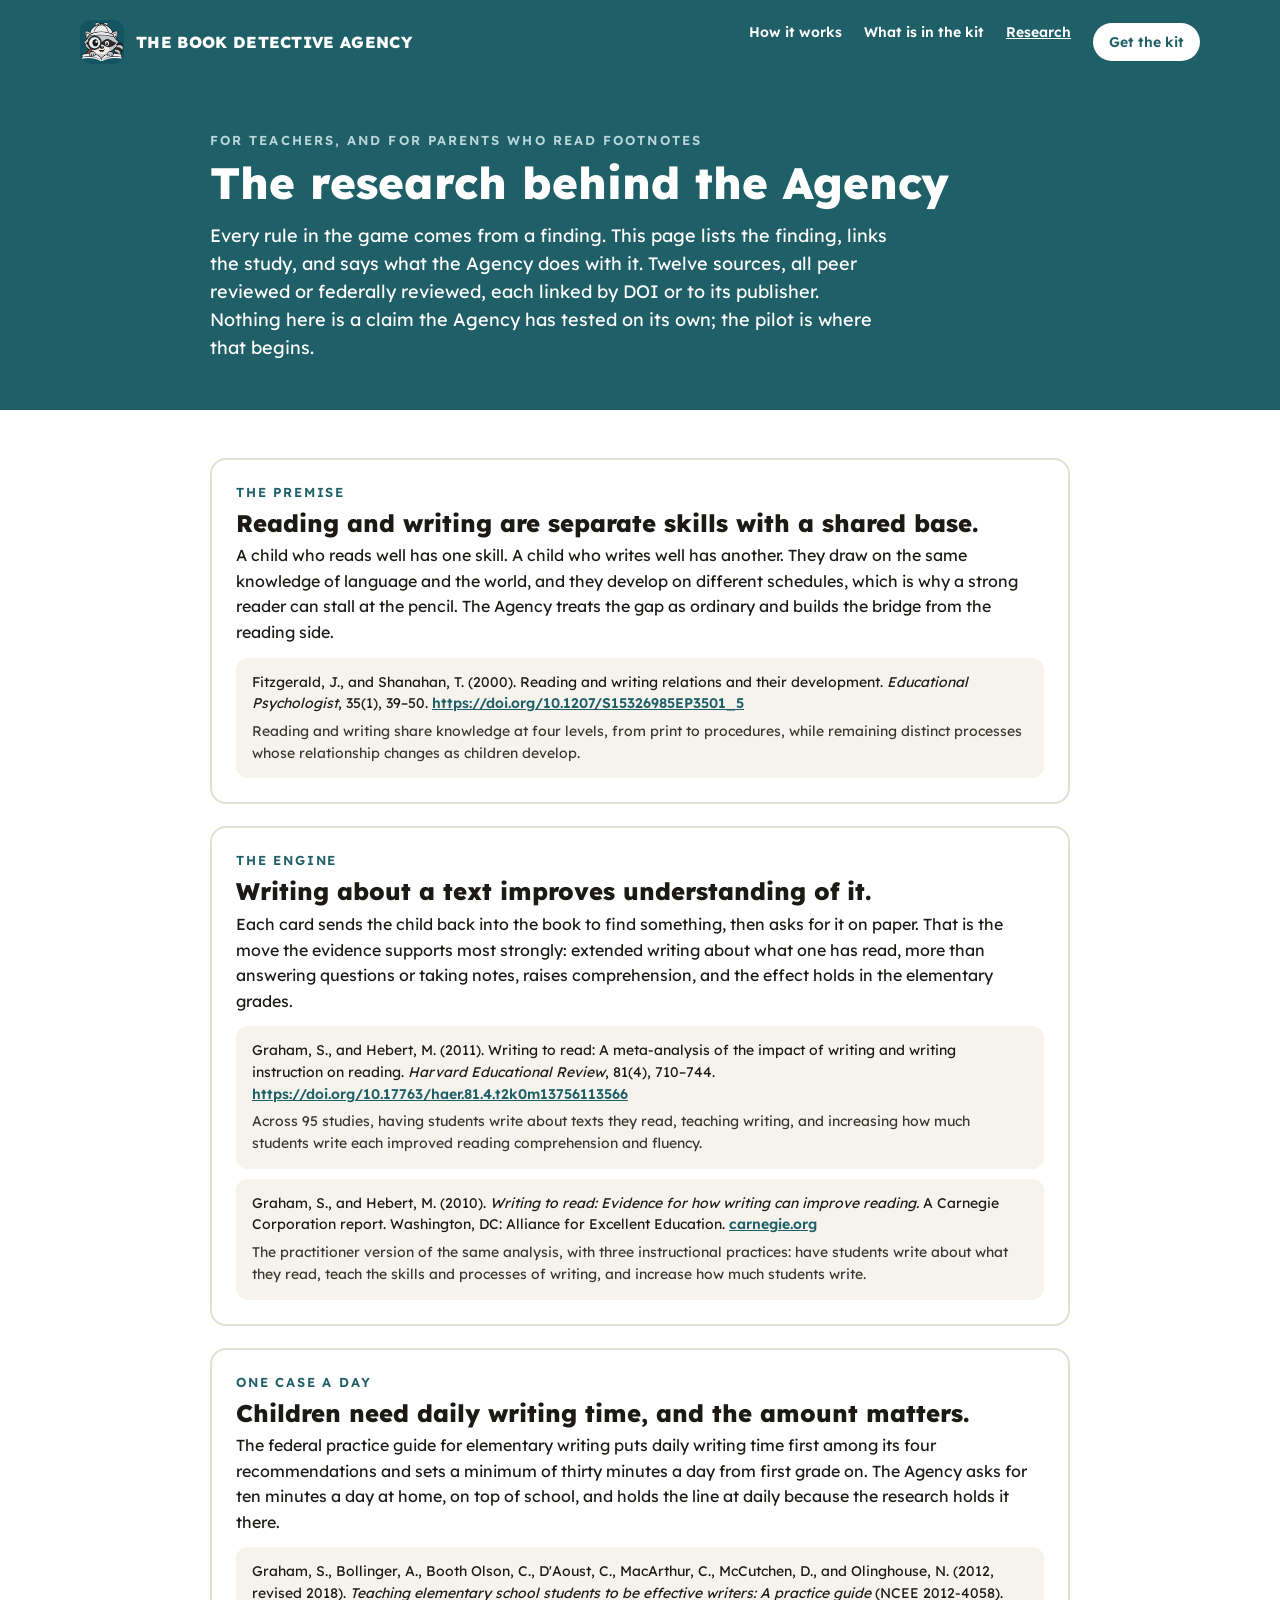
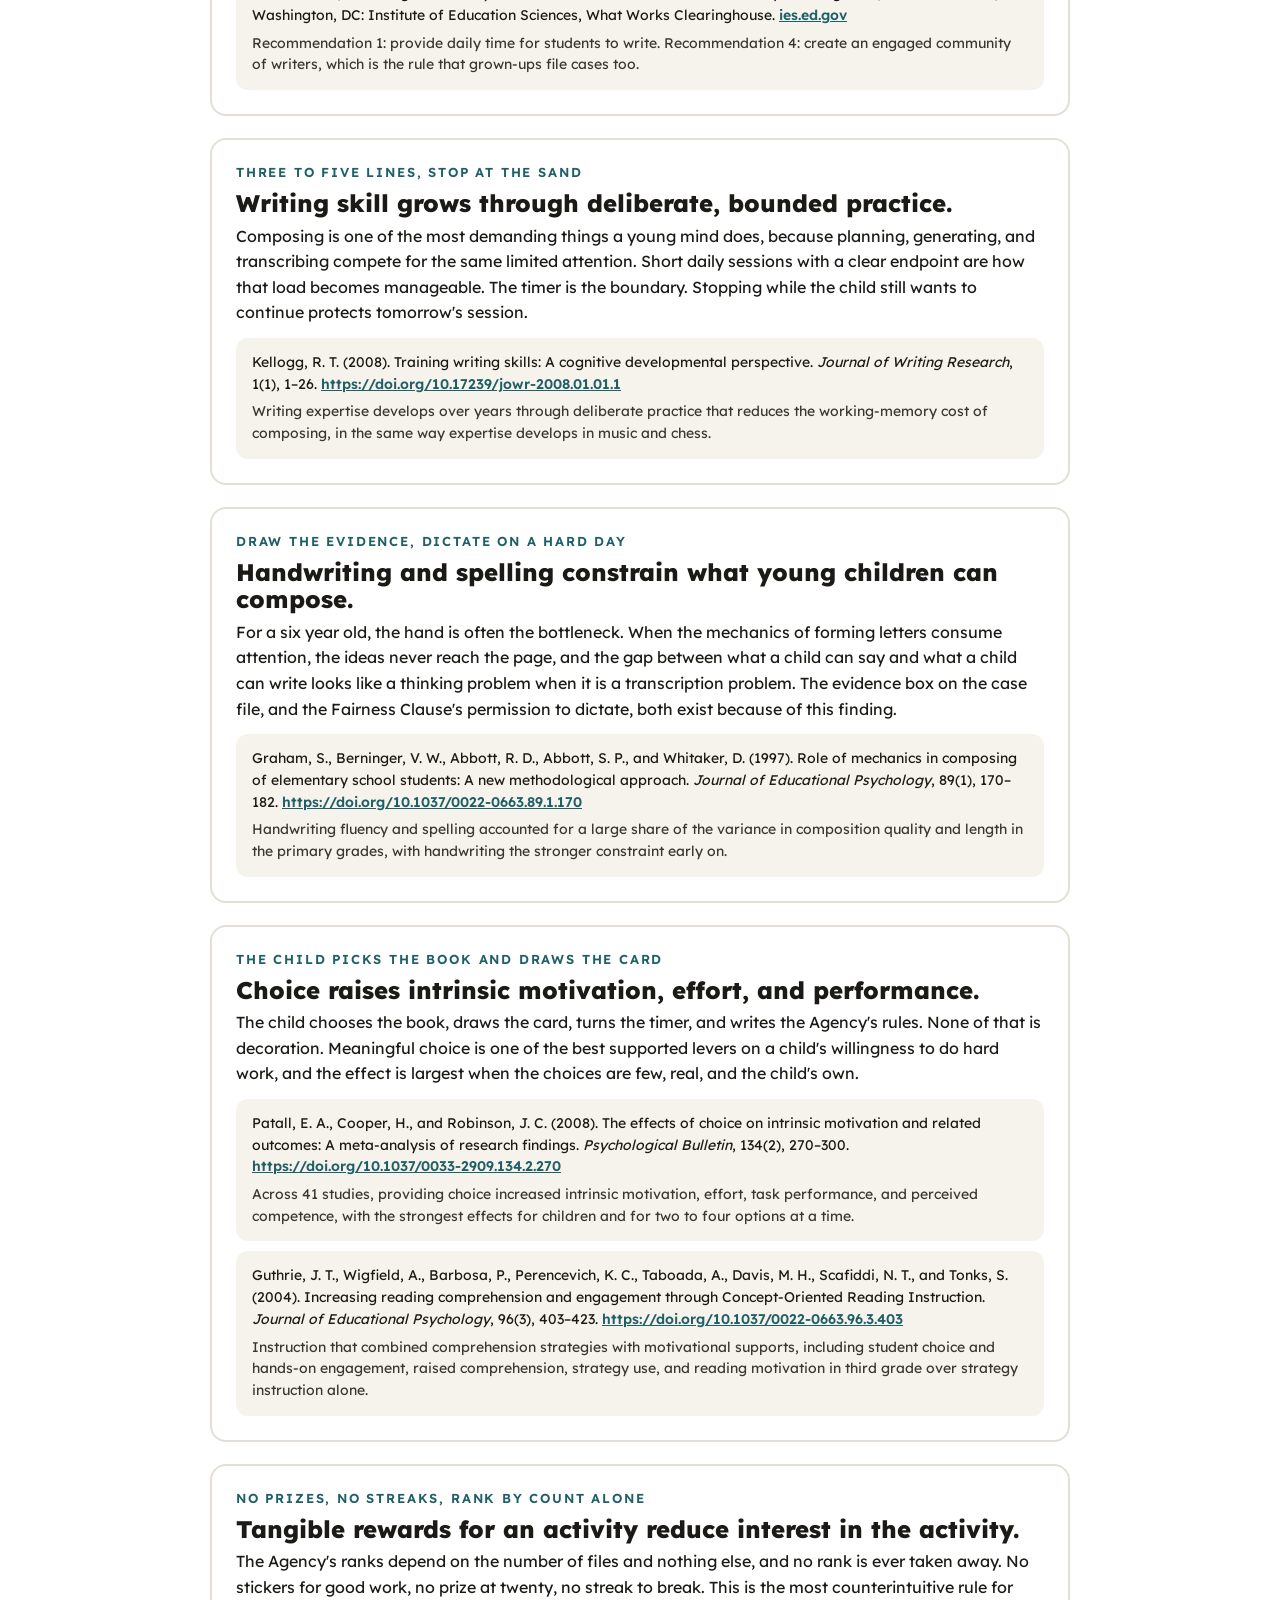
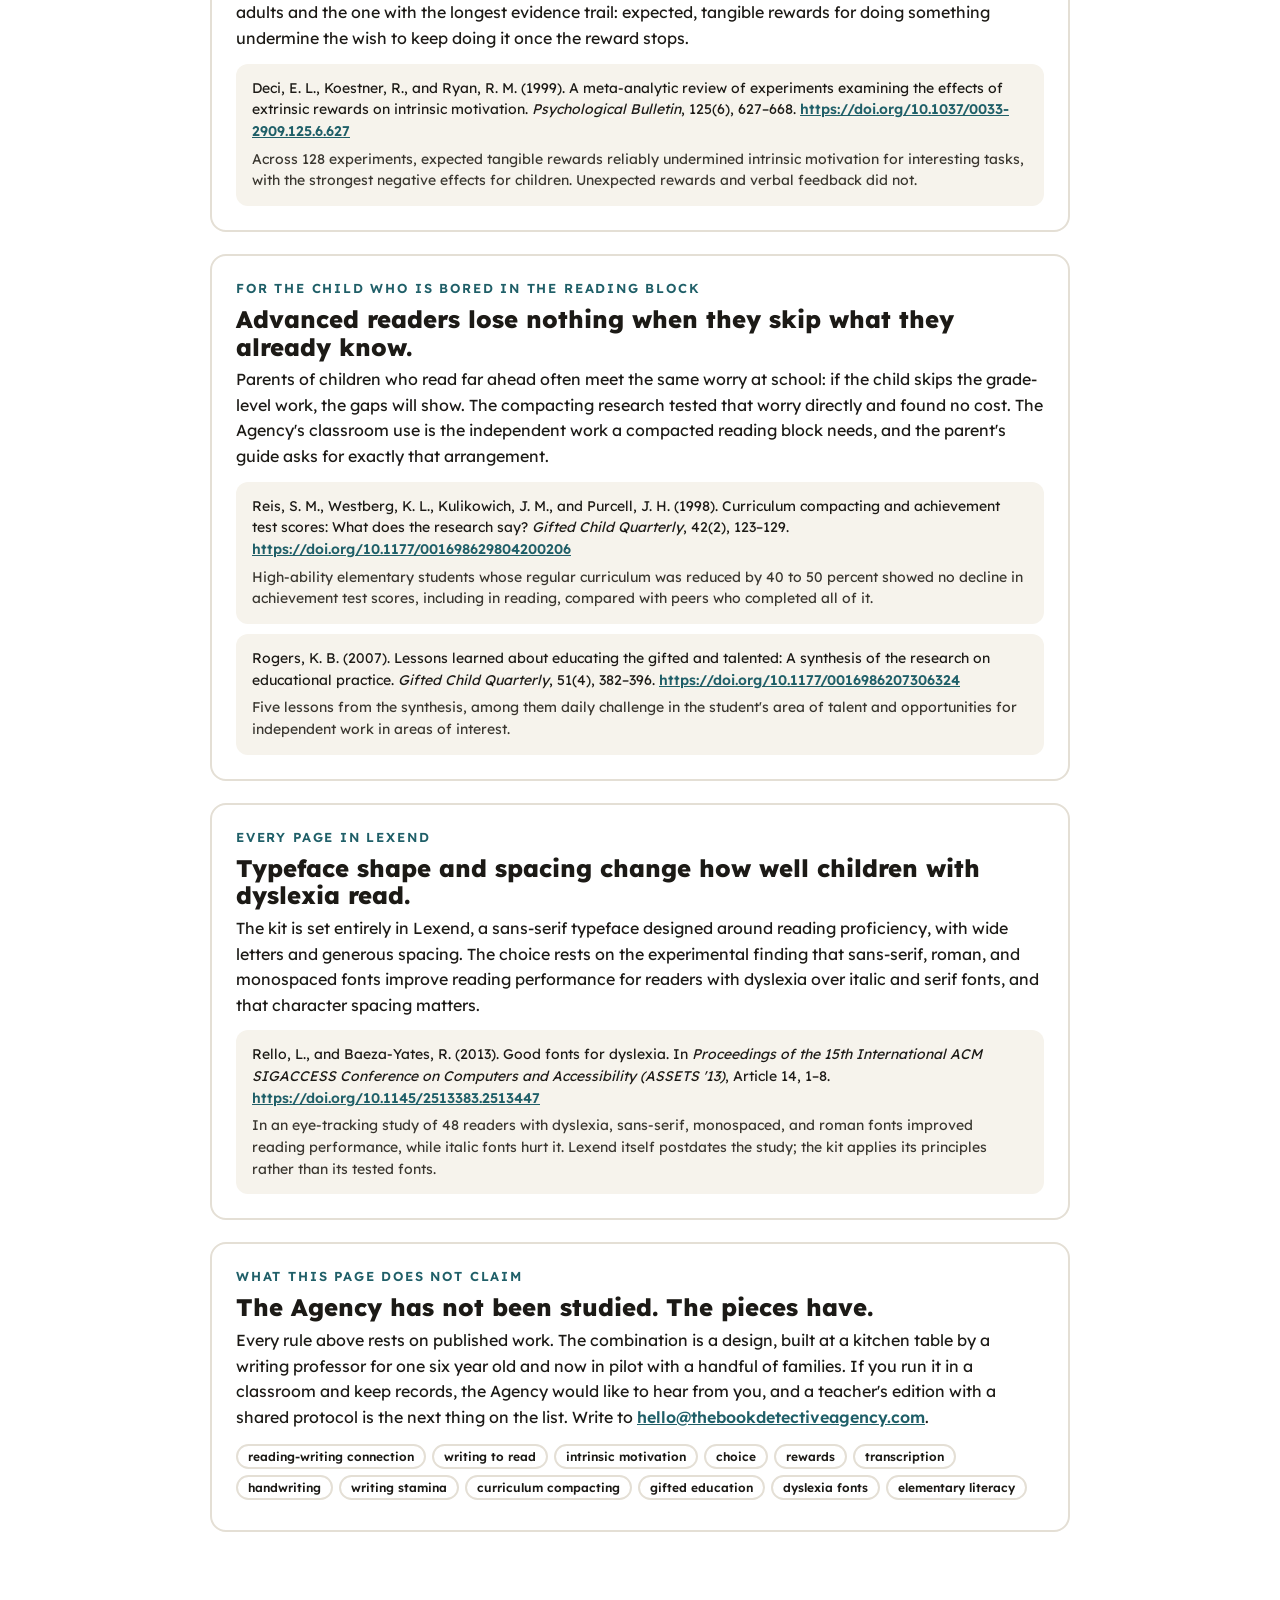
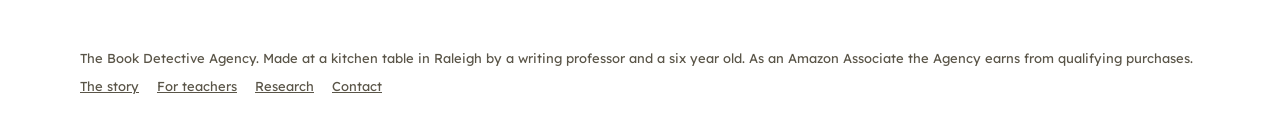
==== research.html @ af4cb87b "Add files via upload" ====
<!doctype html>
<html lang="en">
<head>
<meta charset="utf-8">
<meta name="viewport" content="width=device-width, initial-scale=1">
<title>The research behind the Agency, The Book Detective Agency</title>
<meta name="description" content="The peer reviewed research behind The Book Detective Agency: reading-writing relations, writing to read, choice and intrinsic motivation, rewards, transcription and composing, daily writing time, curriculum compacting, and fonts for dyslexia. Every citation linked by DOI.">
<link rel="canonical" href="https://thebookdetectiveagency.com/research.html">
<meta property="og:title" content="The research behind the Agency">
<meta property="og:description" content="Twelve studies, each linked, each mapped to a rule of the game.">
<meta property="og:url" content="https://thebookdetectiveagency.com/research.html">
<meta property="og:image" content="https://thebookdetectiveagency.com/assets/og-image.png">
<link rel="icon" type="image/png" href="assets/icon-teal.png">
<link rel="preconnect" href="https://fonts.googleapis.com">
<link rel="preconnect" href="https://fonts.gstatic.com" crossorigin>
<link rel="stylesheet" href="https://fonts.googleapis.com/css2?family=Lexend:wght@400;500;600;800&display=swap">
<link rel="stylesheet" href="styles.css">
<style>
.wrap{max-width:860px;margin:0 auto;padding:0 24px}
.claim{border:2px solid var(--rule);border-radius:16px;padding:24px;margin:0 0 22px}
.claim h2{margin:0 0 6px;font-size:24px;line-height:1.15;font-weight:800}
.claim .rule{font-size:13px;font-weight:600;letter-spacing:.14em;color:var(--teal);margin-bottom:10px}
.claim p{margin:0 0 12px;font-size:16px;line-height:1.6}
.cite{background:var(--cream);border-radius:12px;padding:14px 16px;font-size:14px;line-height:1.55;margin:10px 0 0}
.cite a{color:var(--teal);font-weight:600;word-break:break-word}
.cite .finding{display:block;margin-top:6px;color:#3A3730}
.tag{display:inline-block;background:#FFFFFF;border:2px solid var(--rule);border-radius:999px;padding:3px 10px;font-size:12px;font-weight:600;margin:0 6px 6px 0}
</style>
</head>
<body>

  <header style="background: #1F5F68; color: #FFFFFF">
    <div style="max-width: 1120px; margin: 0 auto; padding: 20px 24px; display: flex; justify-content: space-between; align-items: center; gap: 16px; flex-wrap: wrap">
      <a href="index.html" style="display: flex; align-items: center; gap: 12px; color: #FFFFFF; text-decoration: none">
        <img src="assets/icon-teal.png" alt="" style="width: 44px; height: 44px; border-radius: 10px">
        <span style="font-size: 16px; font-weight: 800; letter-spacing: 0.02em">THE BOOK DETECTIVE AGENCY</span>
      </a>
      <nav style="display: flex; gap: 22px; flex-wrap: wrap; font-size: 14px; font-weight: 600">
        <a href="index.html#how" style="color: #FFFFFF; text-decoration: none">How it works</a>
        <a href="index.html#kit" style="color: #FFFFFF; text-decoration: none">What is in the kit</a>
        <a href="research.html" style="color: #FFFFFF; text-decoration: underline">Research</a>
        <a href="index.html#buy" style="color: #1F5F68; background: #FFFFFF; text-decoration: none; padding: 10px 16px; border-radius: 999px">Get the kit</a>
      </nav>
    </div>
  </header>

  <section style="background: #1F5F68; color: #FFFFFF">
    <div class="wrap" style="padding-top: 48px; padding-bottom: 48px">
      <div style="font-size: 13px; font-weight: 600; letter-spacing: 0.16em; color: #B9D6DA; margin-bottom: 12px">FOR TEACHERS, AND FOR PARENTS WHO READ FOOTNOTES</div>
      <h1 style="margin: 0 0 16px; font-size: 44px; line-height: 1.05; font-weight: 800; text-wrap: balance">The research behind the Agency</h1>
      <p style="margin: 0; font-size: 18px; line-height: 1.55; max-width: 680px; text-wrap: pretty">Every rule in the game comes from a finding. This page lists the finding, links the study, and says what the Agency does with it. Twelve sources, all peer reviewed or federally reviewed, each linked by DOI or to its publisher. Nothing here is a claim the Agency has tested on its own; the pilot is where that begins.</p>
    </div>
  </section>

  <main class="wrap" style="padding-top: 48px; padding-bottom: 64px">

    <div class="claim" id="reading-writing">
      <div class="rule">THE PREMISE</div>
      <h2>Reading and writing are separate skills with a shared base.</h2>
      <p>A child who reads well has one skill. A child who writes well has another. They draw on the same knowledge of language and the world, and they develop on different schedules, which is why a strong reader can stall at the pencil. The Agency treats the gap as ordinary and builds the bridge from the reading side.</p>
      <div class="cite">Fitzgerald, J., and Shanahan, T. (2000). Reading and writing relations and their development. <em>Educational Psychologist</em>, 35(1), 39–50. <a href="https://doi.org/10.1207/S15326985EP3501_5">https://doi.org/10.1207/S15326985EP3501_5</a><span class="finding">Reading and writing share knowledge at four levels, from print to procedures, while remaining distinct processes whose relationship changes as children develop.</span></div>
    </div>

    <div class="claim" id="writing-to-read">
      <div class="rule">THE ENGINE</div>
      <h2>Writing about a text improves understanding of it.</h2>
      <p>Each card sends the child back into the book to find something, then asks for it on paper. That is the move the evidence supports most strongly: extended writing about what one has read, more than answering questions or taking notes, raises comprehension, and the effect holds in the elementary grades.</p>
      <div class="cite">Graham, S., and Hebert, M. (2011). Writing to read: A meta-analysis of the impact of writing and writing instruction on reading. <em>Harvard Educational Review</em>, 81(4), 710–744. <a href="https://doi.org/10.17763/haer.81.4.t2k0m13756113566">https://doi.org/10.17763/haer.81.4.t2k0m13756113566</a><span class="finding">Across 95 studies, having students write about texts they read, teaching writing, and increasing how much students write each improved reading comprehension and fluency.</span></div>
      <div class="cite">Graham, S., and Hebert, M. (2010). <em>Writing to read: Evidence for how writing can improve reading.</em> A Carnegie Corporation report. Washington, DC: Alliance for Excellent Education. <a href="https://www.carnegie.org/publications/writing-to-read-evidence-for-how-writing-can-improve-reading/">carnegie.org</a><span class="finding">The practitioner version of the same analysis, with three instructional practices: have students write about what they read, teach the skills and processes of writing, and increase how much students write.</span></div>
    </div>

    <div class="claim" id="daily">
      <div class="rule">ONE CASE A DAY</div>
      <h2>Children need daily writing time, and the amount matters.</h2>
      <p>The federal practice guide for elementary writing puts daily writing time first among its four recommendations and sets a minimum of thirty minutes a day from first grade on. The Agency asks for ten minutes a day at home, on top of school, and holds the line at daily because the research holds it there.</p>
      <div class="cite">Graham, S., Bollinger, A., Booth Olson, C., D'Aoust, C., MacArthur, C., McCutchen, D., and Olinghouse, N. (2012, revised 2018). <em>Teaching elementary school students to be effective writers: A practice guide</em> (NCEE 2012-4058). Washington, DC: Institute of Education Sciences, What Works Clearinghouse. <a href="https://ies.ed.gov/ncee/wwc/PracticeGuide/17">ies.ed.gov</a><span class="finding">Recommendation 1: provide daily time for students to write. Recommendation 4: create an engaged community of writers, which is the rule that grown-ups file cases too.</span></div>
    </div>

    <div class="claim" id="stamina">
      <div class="rule">THREE TO FIVE LINES, STOP AT THE SAND</div>
      <h2>Writing skill grows through deliberate, bounded practice.</h2>
      <p>Composing is one of the most demanding things a young mind does, because planning, generating, and transcribing compete for the same limited attention. Short daily sessions with a clear endpoint are how that load becomes manageable. The timer is the boundary. Stopping while the child still wants to continue protects tomorrow's session.</p>
      <div class="cite">Kellogg, R. T. (2008). Training writing skills: A cognitive developmental perspective. <em>Journal of Writing Research</em>, 1(1), 1–26. <a href="https://doi.org/10.17239/jowr-2008.01.01.1">https://doi.org/10.17239/jowr-2008.01.01.1</a><span class="finding">Writing expertise develops over years through deliberate practice that reduces the working-memory cost of composing, in the same way expertise develops in music and chess.</span></div>
    </div>

    <div class="claim" id="transcription">
      <div class="rule">DRAW THE EVIDENCE, DICTATE ON A HARD DAY</div>
      <h2>Handwriting and spelling constrain what young children can compose.</h2>
      <p>For a six year old, the hand is often the bottleneck. When the mechanics of forming letters consume attention, the ideas never reach the page, and the gap between what a child can say and what a child can write looks like a thinking problem when it is a transcription problem. The evidence box on the case file, and the Fairness Clause's permission to dictate, both exist because of this finding.</p>
      <div class="cite">Graham, S., Berninger, V. W., Abbott, R. D., Abbott, S. P., and Whitaker, D. (1997). Role of mechanics in composing of elementary school students: A new methodological approach. <em>Journal of Educational Psychology</em>, 89(1), 170–182. <a href="https://doi.org/10.1037/0022-0663.89.1.170">https://doi.org/10.1037/0022-0663.89.1.170</a><span class="finding">Handwriting fluency and spelling accounted for a large share of the variance in composition quality and length in the primary grades, with handwriting the stronger constraint early on.</span></div>
    </div>

    <div class="claim" id="choice">
      <div class="rule">THE CHILD PICKS THE BOOK AND DRAWS THE CARD</div>
      <h2>Choice raises intrinsic motivation, effort, and performance.</h2>
      <p>The child chooses the book, draws the card, turns the timer, and writes the Agency's rules. None of that is decoration. Meaningful choice is one of the best supported levers on a child's willingness to do hard work, and the effect is largest when the choices are few, real, and the child's own.</p>
      <div class="cite">Patall, E. A., Cooper, H., and Robinson, J. C. (2008). The effects of choice on intrinsic motivation and related outcomes: A meta-analysis of research findings. <em>Psychological Bulletin</em>, 134(2), 270–300. <a href="https://doi.org/10.1037/0033-2909.134.2.270">https://doi.org/10.1037/0033-2909.134.2.270</a><span class="finding">Across 41 studies, providing choice increased intrinsic motivation, effort, task performance, and perceived competence, with the strongest effects for children and for two to four options at a time.</span></div>
      <div class="cite">Guthrie, J. T., Wigfield, A., Barbosa, P., Perencevich, K. C., Taboada, A., Davis, M. H., Scafiddi, N. T., and Tonks, S. (2004). Increasing reading comprehension and engagement through Concept-Oriented Reading Instruction. <em>Journal of Educational Psychology</em>, 96(3), 403–423. <a href="https://doi.org/10.1037/0022-0663.96.3.403">https://doi.org/10.1037/0022-0663.96.3.403</a><span class="finding">Instruction that combined comprehension strategies with motivational supports, including student choice and hands-on engagement, raised comprehension, strategy use, and reading motivation in third grade over strategy instruction alone.</span></div>
    </div>

    <div class="claim" id="rewards">
      <div class="rule">NO PRIZES, NO STREAKS, RANK BY COUNT ALONE</div>
      <h2>Tangible rewards for an activity reduce interest in the activity.</h2>
      <p>The Agency's ranks depend on the number of files and nothing else, and no rank is ever taken away. No stickers for good work, no prize at twenty, no streak to break. This is the most counterintuitive rule for adults and the one with the longest evidence trail: expected, tangible rewards for doing something undermine the wish to keep doing it once the reward stops.</p>
      <div class="cite">Deci, E. L., Koestner, R., and Ryan, R. M. (1999). A meta-analytic review of experiments examining the effects of extrinsic rewards on intrinsic motivation. <em>Psychological Bulletin</em>, 125(6), 627–668. <a href="https://doi.org/10.1037/0033-2909.125.6.627">https://doi.org/10.1037/0033-2909.125.6.627</a><span class="finding">Across 128 experiments, expected tangible rewards reliably undermined intrinsic motivation for interesting tasks, with the strongest negative effects for children. Unexpected rewards and verbal feedback did not.</span></div>
    </div>

    <div class="claim" id="compacting">
      <div class="rule">FOR THE CHILD WHO IS BORED IN THE READING BLOCK</div>
      <h2>Advanced readers lose nothing when they skip what they already know.</h2>
      <p>Parents of children who read far ahead often meet the same worry at school: if the child skips the grade-level work, the gaps will show. The compacting research tested that worry directly and found no cost. The Agency's classroom use is the independent work a compacted reading block needs, and the parent's guide asks for exactly that arrangement.</p>
      <div class="cite">Reis, S. M., Westberg, K. L., Kulikowich, J. M., and Purcell, J. H. (1998). Curriculum compacting and achievement test scores: What does the research say? <em>Gifted Child Quarterly</em>, 42(2), 123–129. <a href="https://doi.org/10.1177/001698629804200206">https://doi.org/10.1177/001698629804200206</a><span class="finding">High-ability elementary students whose regular curriculum was reduced by 40 to 50 percent showed no decline in achievement test scores, including in reading, compared with peers who completed all of it.</span></div>
      <div class="cite">Rogers, K. B. (2007). Lessons learned about educating the gifted and talented: A synthesis of the research on educational practice. <em>Gifted Child Quarterly</em>, 51(4), 382–396. <a href="https://doi.org/10.1177/0016986207306324">https://doi.org/10.1177/0016986207306324</a><span class="finding">Five lessons from the synthesis, among them daily challenge in the student's area of talent and opportunities for independent work in areas of interest.</span></div>
    </div>

    <div class="claim" id="typeface">
      <div class="rule">EVERY PAGE IN LEXEND</div>
      <h2>Typeface shape and spacing change how well children with dyslexia read.</h2>
      <p>The kit is set entirely in Lexend, a sans-serif typeface designed around reading proficiency, with wide letters and generous spacing. The choice rests on the experimental finding that sans-serif, roman, and monospaced fonts improve reading performance for readers with dyslexia over italic and serif fonts, and that character spacing matters.</p>
      <div class="cite">Rello, L., and Baeza-Yates, R. (2013). Good fonts for dyslexia. In <em>Proceedings of the 15th International ACM SIGACCESS Conference on Computers and Accessibility (ASSETS '13)</em>, Article 14, 1–8. <a href="https://doi.org/10.1145/2513383.2513447">https://doi.org/10.1145/2513383.2513447</a><span class="finding">In an eye-tracking study of 48 readers with dyslexia, sans-serif, monospaced, and roman fonts improved reading performance, while italic fonts hurt it. Lexend itself postdates the study; the kit applies its principles rather than its tested fonts.</span></div>
    </div>

    <div class="claim" id="caveats">
      <div class="rule">WHAT THIS PAGE DOES NOT CLAIM</div>
      <h2>The Agency has not been studied. The pieces have.</h2>
      <p>Every rule above rests on published work. The combination is a design, built at a kitchen table by a writing professor for one six year old and now in pilot with a handful of families. If you run it in a classroom and keep records, the Agency would like to hear from you, and a teacher's edition with a shared protocol is the next thing on the list. Write to <a href="mailto:hello@thebookdetectiveagency.com" style="color: #1F5F68; font-weight: 600">hello@thebookdetectiveagency.com</a>.</p>
      <div style="margin-top: 14px"><span class="tag">reading-writing connection</span><span class="tag">writing to read</span><span class="tag">intrinsic motivation</span><span class="tag">choice</span><span class="tag">rewards</span><span class="tag">transcription</span><span class="tag">handwriting</span><span class="tag">writing stamina</span><span class="tag">curriculum compacting</span><span class="tag">gifted education</span><span class="tag">dyslexia fonts</span><span class="tag">elementary literacy</span></div>
    </div>

  </main>

  <footer style="max-width: 1120px; margin: 0 auto; padding: 32px 24px; display: flex; justify-content: space-between; flex-wrap: wrap; gap: 12px; font-size: 13px; color: #5A5548">
    <div>The Book Detective Agency. Made at a kitchen table in Raleigh by a writing professor and a six year old. As an Amazon Associate the Agency earns from qualifying purchases.</div>
    <div style="display: flex; gap: 18px"><a href="story.html" style="color: #5A5548">The story</a><a href="teachers.html" style="color: #5A5548">For teachers</a><a href="research.html" style="color: #5A5548">Research</a><a href="mailto:hello@thebookdetectiveagency.com" style="color: #5A5548">Contact</a></div>
  </footer>

</body>
</html>
---- styles.css ----
/* The Book Detective Agency, site styles. Most styling is inline in index.html so the page matches the approved design one to one; this file carries base rules only. */
:root{--teal:#1F5F68;--red:#C8402B;--gold:#B8780F;--violet:#5B4A8A;--ink:#1C1A16;--paper:#FFFFFF;--cream:#F6F3EC;--rule:#E4DFD5;--muted:#5A5548}
html{scroll-behavior:smooth}
body{margin:0;background:var(--paper);color:var(--ink);font-family:'Lexend',system-ui,sans-serif;-webkit-font-smoothing:antialiased}
img{max-width:100%;height:auto}
a:focus-visible,button:focus-visible{outline:3px solid var(--gold);outline-offset:3px}
@media (max-width:640px){h1{font-size:38px!important}h2{font-size:28px!important}}
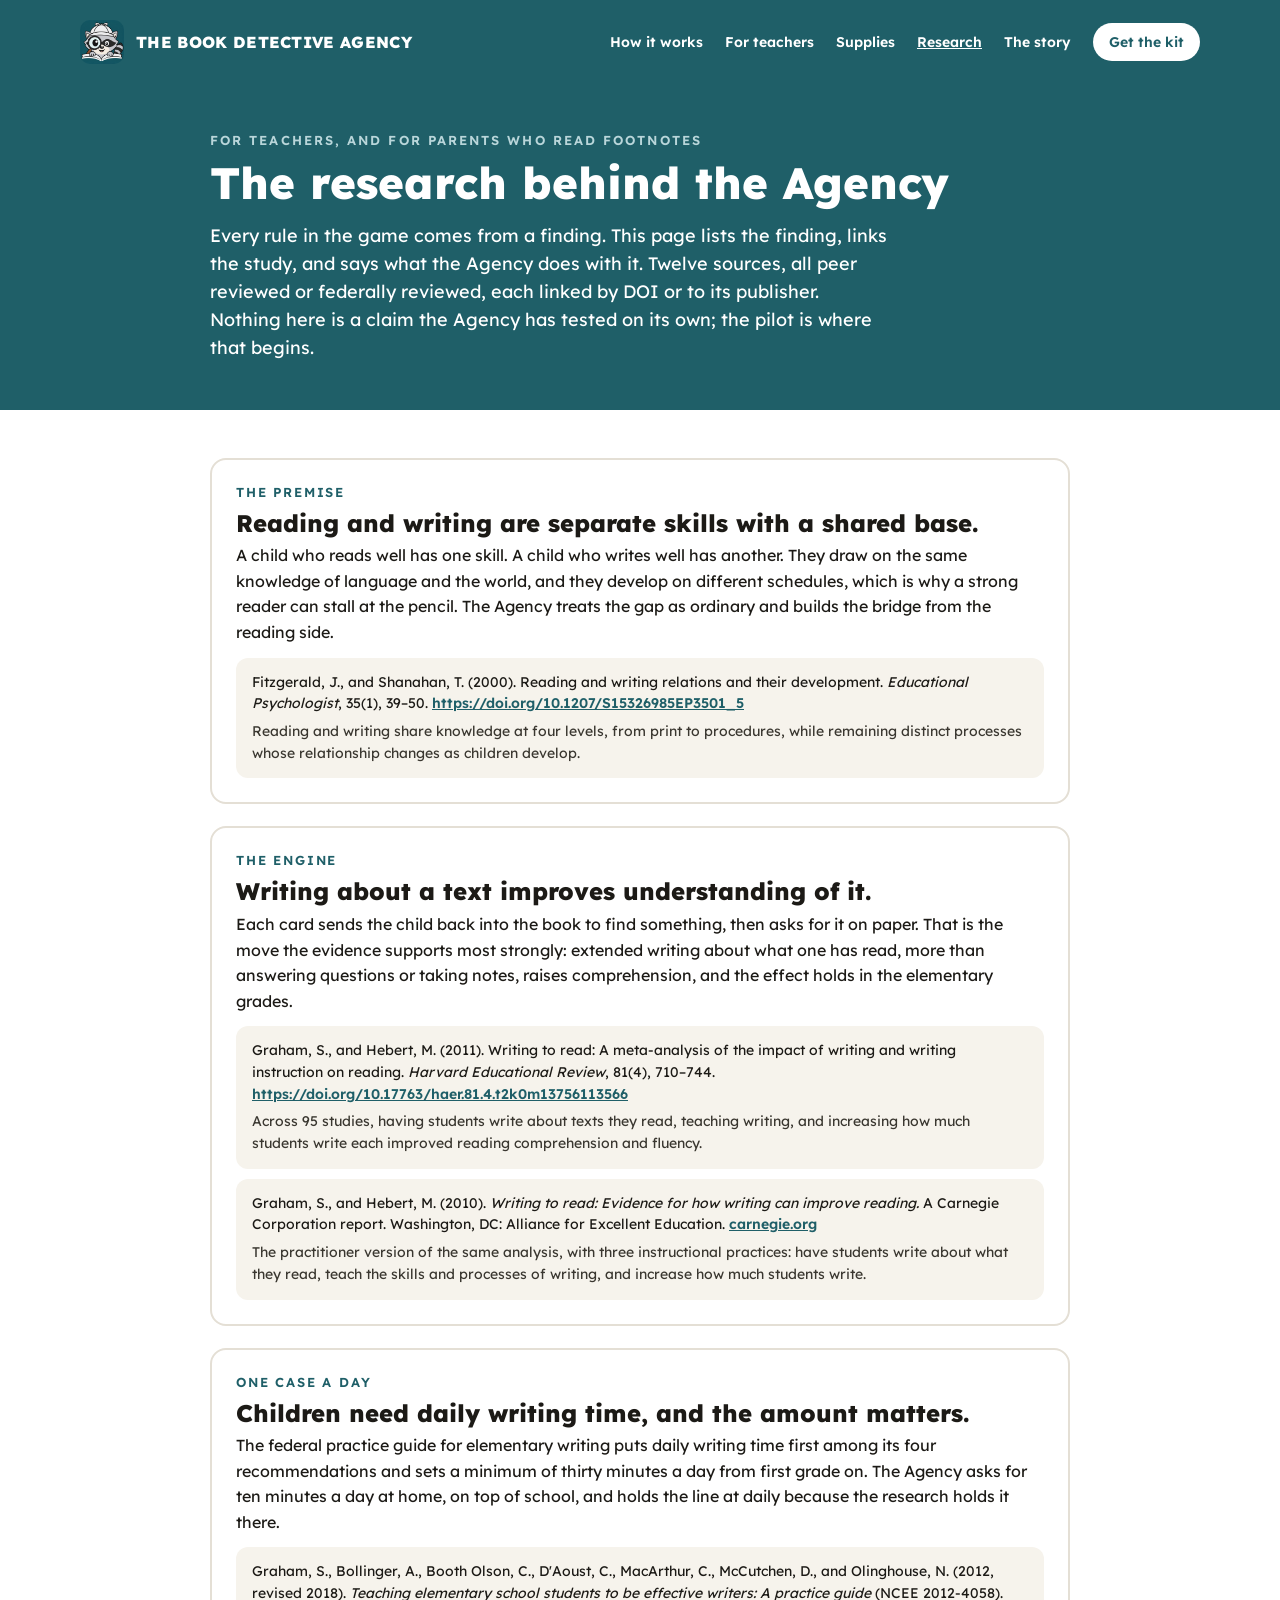
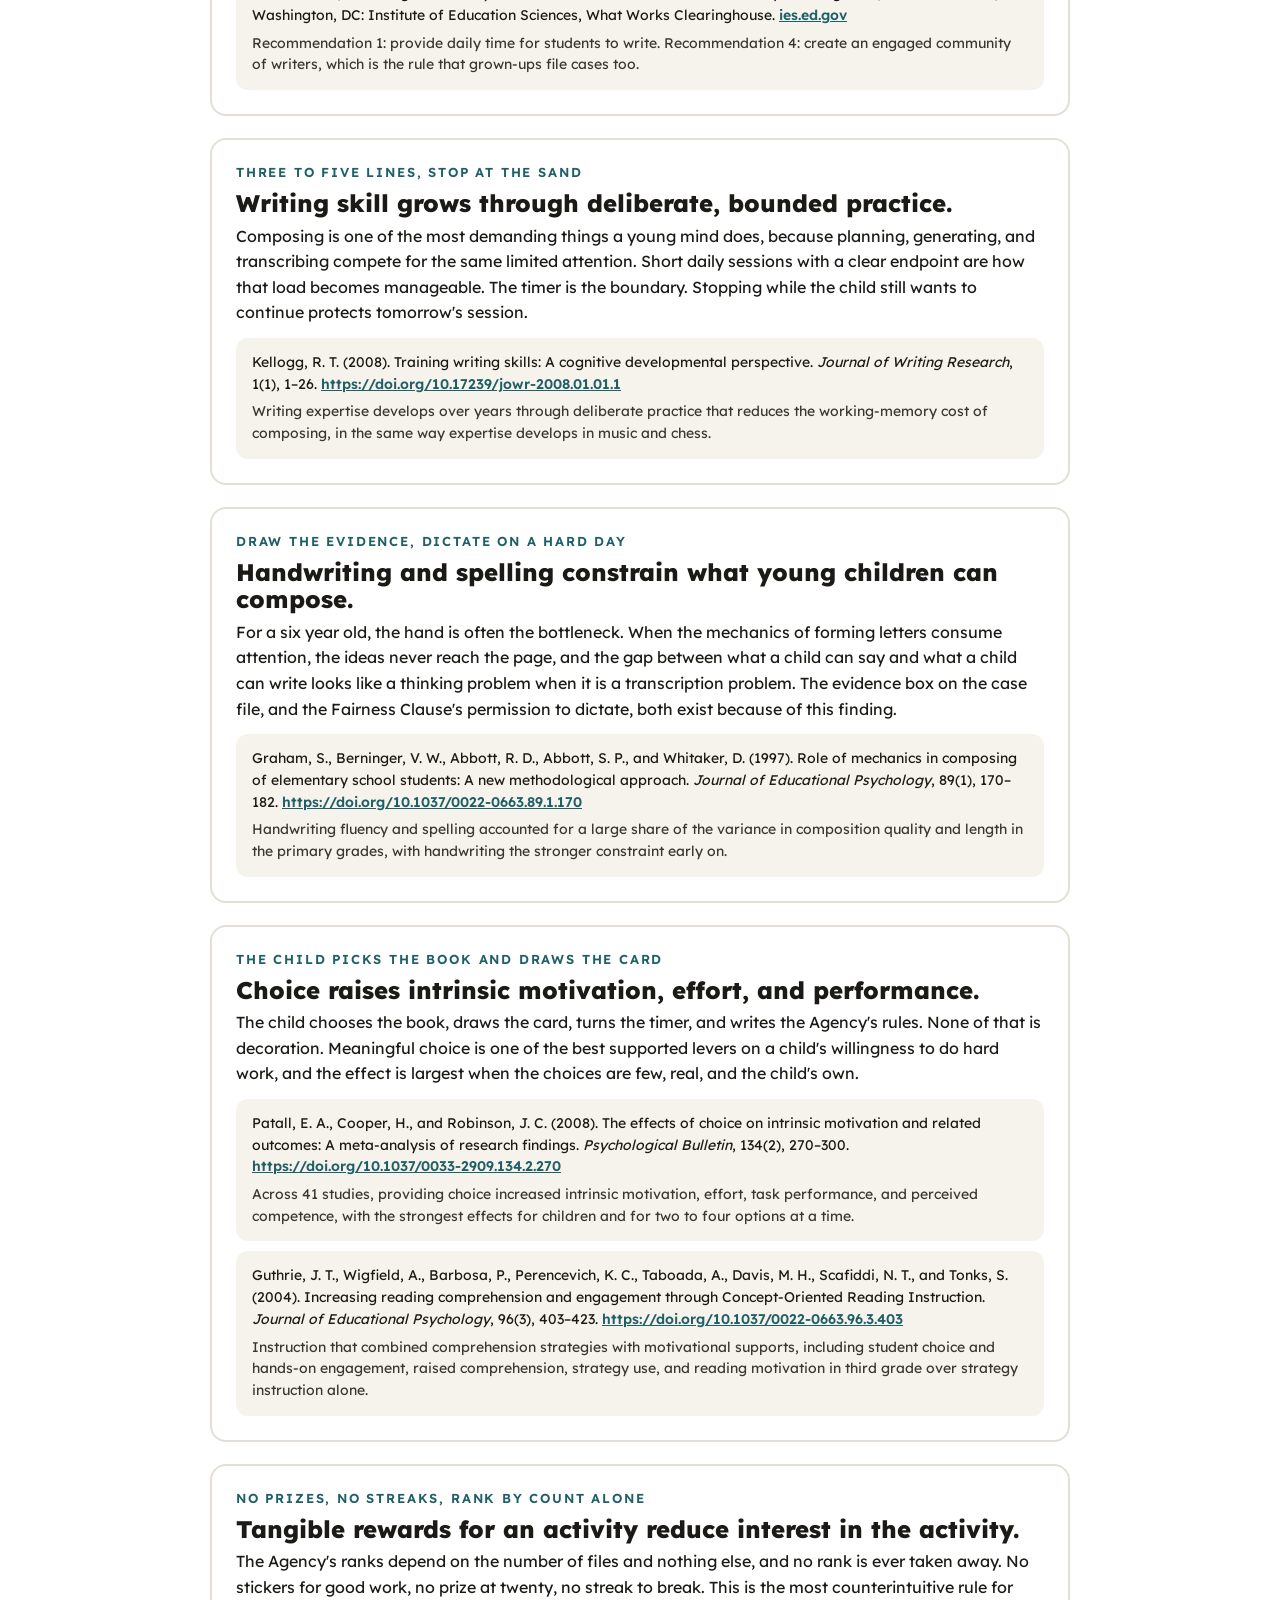
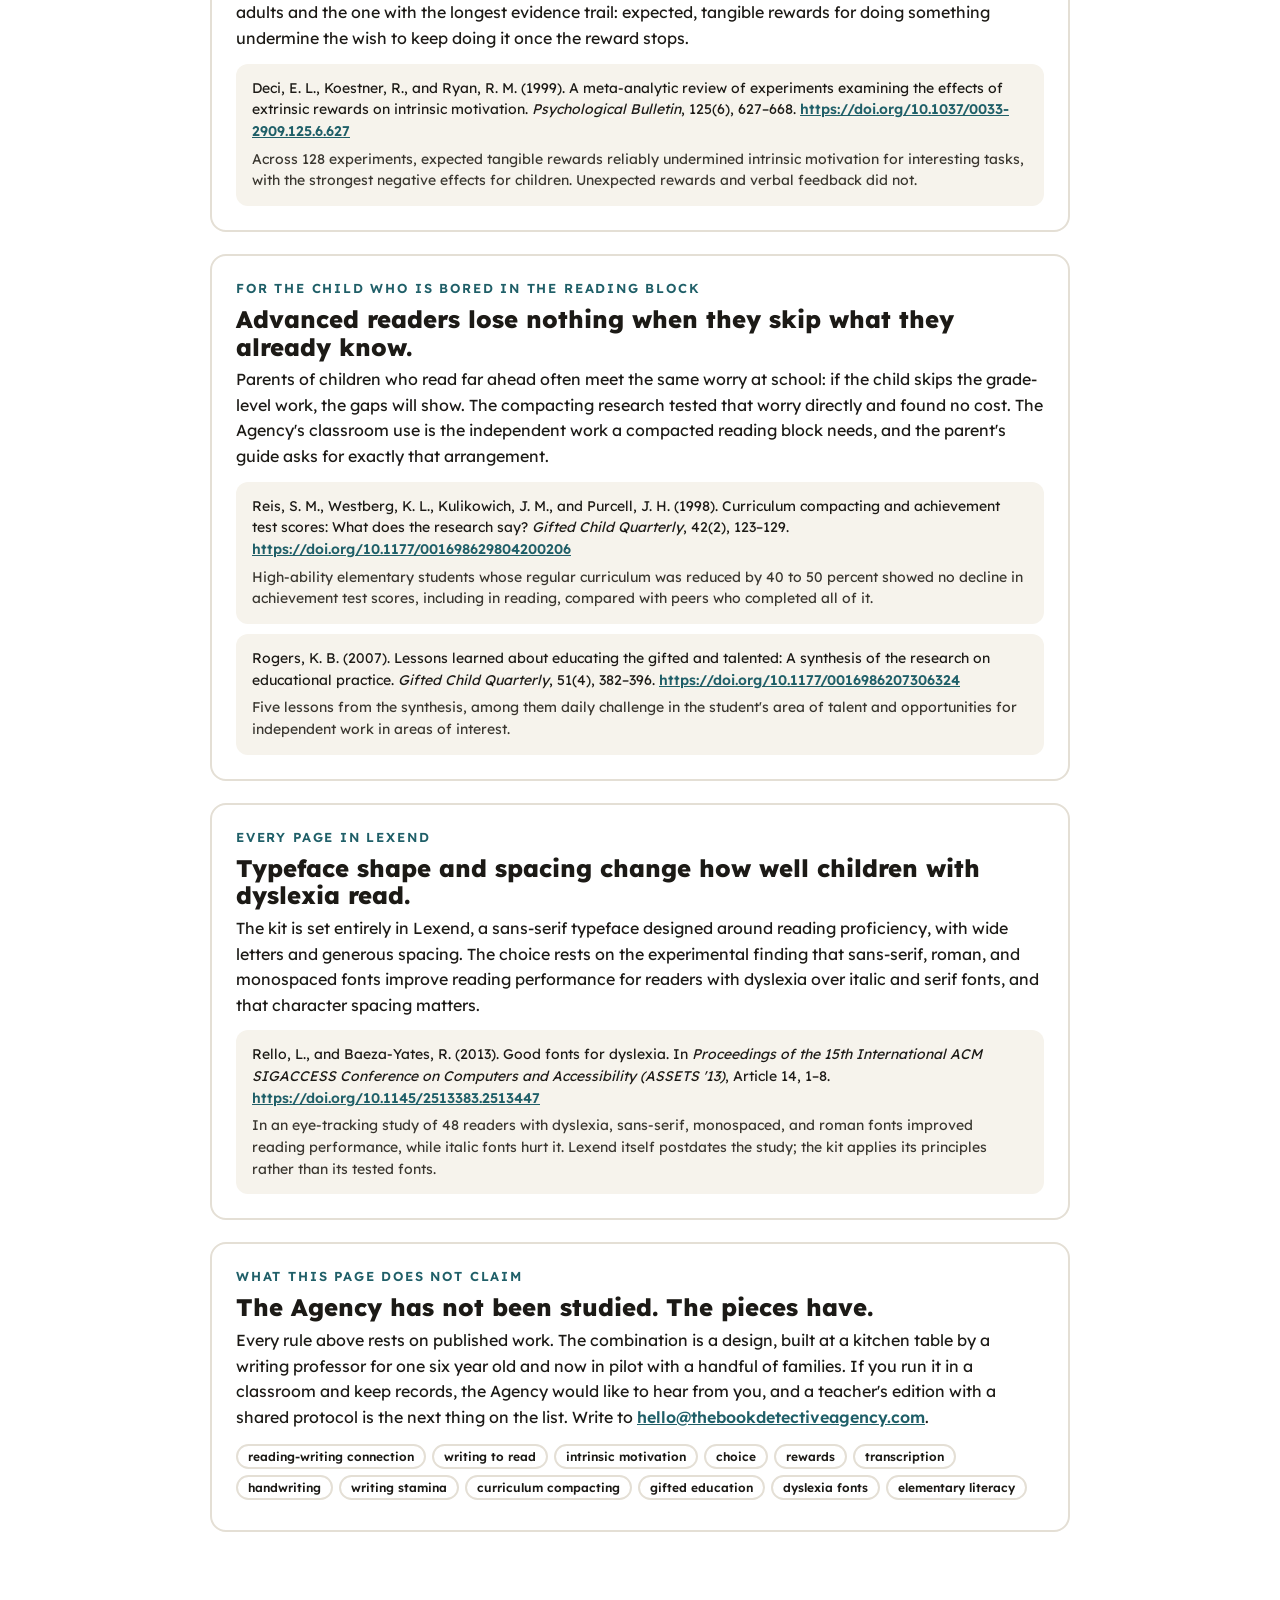
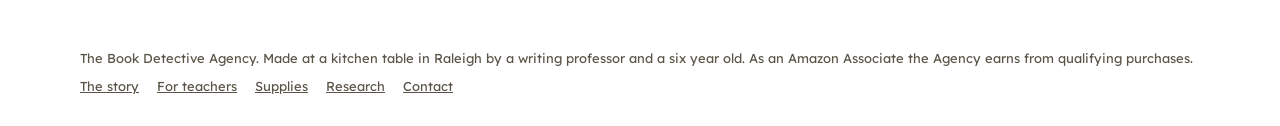
==== commit b61505e9: "Add files via upload" ====
--- a/research.html
+++ b/research.html
@@ -35,10 +35,12 @@
         <img src="assets/icon-teal.png" alt="" style="width: 44px; height: 44px; border-radius: 10px">
         <span style="font-size: 16px; font-weight: 800; letter-spacing: 0.02em">THE BOOK DETECTIVE AGENCY</span>
       </a>
-      <nav style="display: flex; gap: 22px; flex-wrap: wrap; font-size: 14px; font-weight: 600">
+      <nav style="display: flex; gap: 22px; flex-wrap: wrap; font-size: 14px; font-weight: 600; align-items: center">
         <a href="index.html#how" style="color: #FFFFFF; text-decoration: none">How it works</a>
-        <a href="index.html#kit" style="color: #FFFFFF; text-decoration: none">What is in the kit</a>
+        <a href="teachers.html" style="color: #FFFFFF; text-decoration: none">For teachers</a>
+        <a href="supplies.html" style="color: #FFFFFF; text-decoration: none">Supplies</a>
         <a href="research.html" style="color: #FFFFFF; text-decoration: underline">Research</a>
+        <a href="story.html" style="color: #FFFFFF; text-decoration: none">The story</a>
         <a href="index.html#buy" style="color: #1F5F68; background: #FFFFFF; text-decoration: none; padding: 10px 16px; border-radius: 999px">Get the kit</a>
       </nav>
     </div>
@@ -131,7 +133,7 @@
 
   <footer style="max-width: 1120px; margin: 0 auto; padding: 32px 24px; display: flex; justify-content: space-between; flex-wrap: wrap; gap: 12px; font-size: 13px; color: #5A5548">
     <div>The Book Detective Agency. Made at a kitchen table in Raleigh by a writing professor and a six year old. As an Amazon Associate the Agency earns from qualifying purchases.</div>
-    <div style="display: flex; gap: 18px"><a href="story.html" style="color: #5A5548">The story</a><a href="teachers.html" style="color: #5A5548">For teachers</a><a href="research.html" style="color: #5A5548">Research</a><a href="mailto:hello@thebookdetectiveagency.com" style="color: #5A5548">Contact</a></div>
+    <div style="display: flex; gap: 18px; flex-wrap: wrap"><a href="story.html" style="color: #5A5548">The story</a><a href="teachers.html" style="color: #5A5548">For teachers</a><a href="supplies.html" style="color: #5A5548">Supplies</a><a href="research.html" style="color: #5A5548">Research</a><a href="mailto:hello@thebookdetectiveagency.com" style="color: #5A5548">Contact</a></div>
   </footer>
 
 </body>
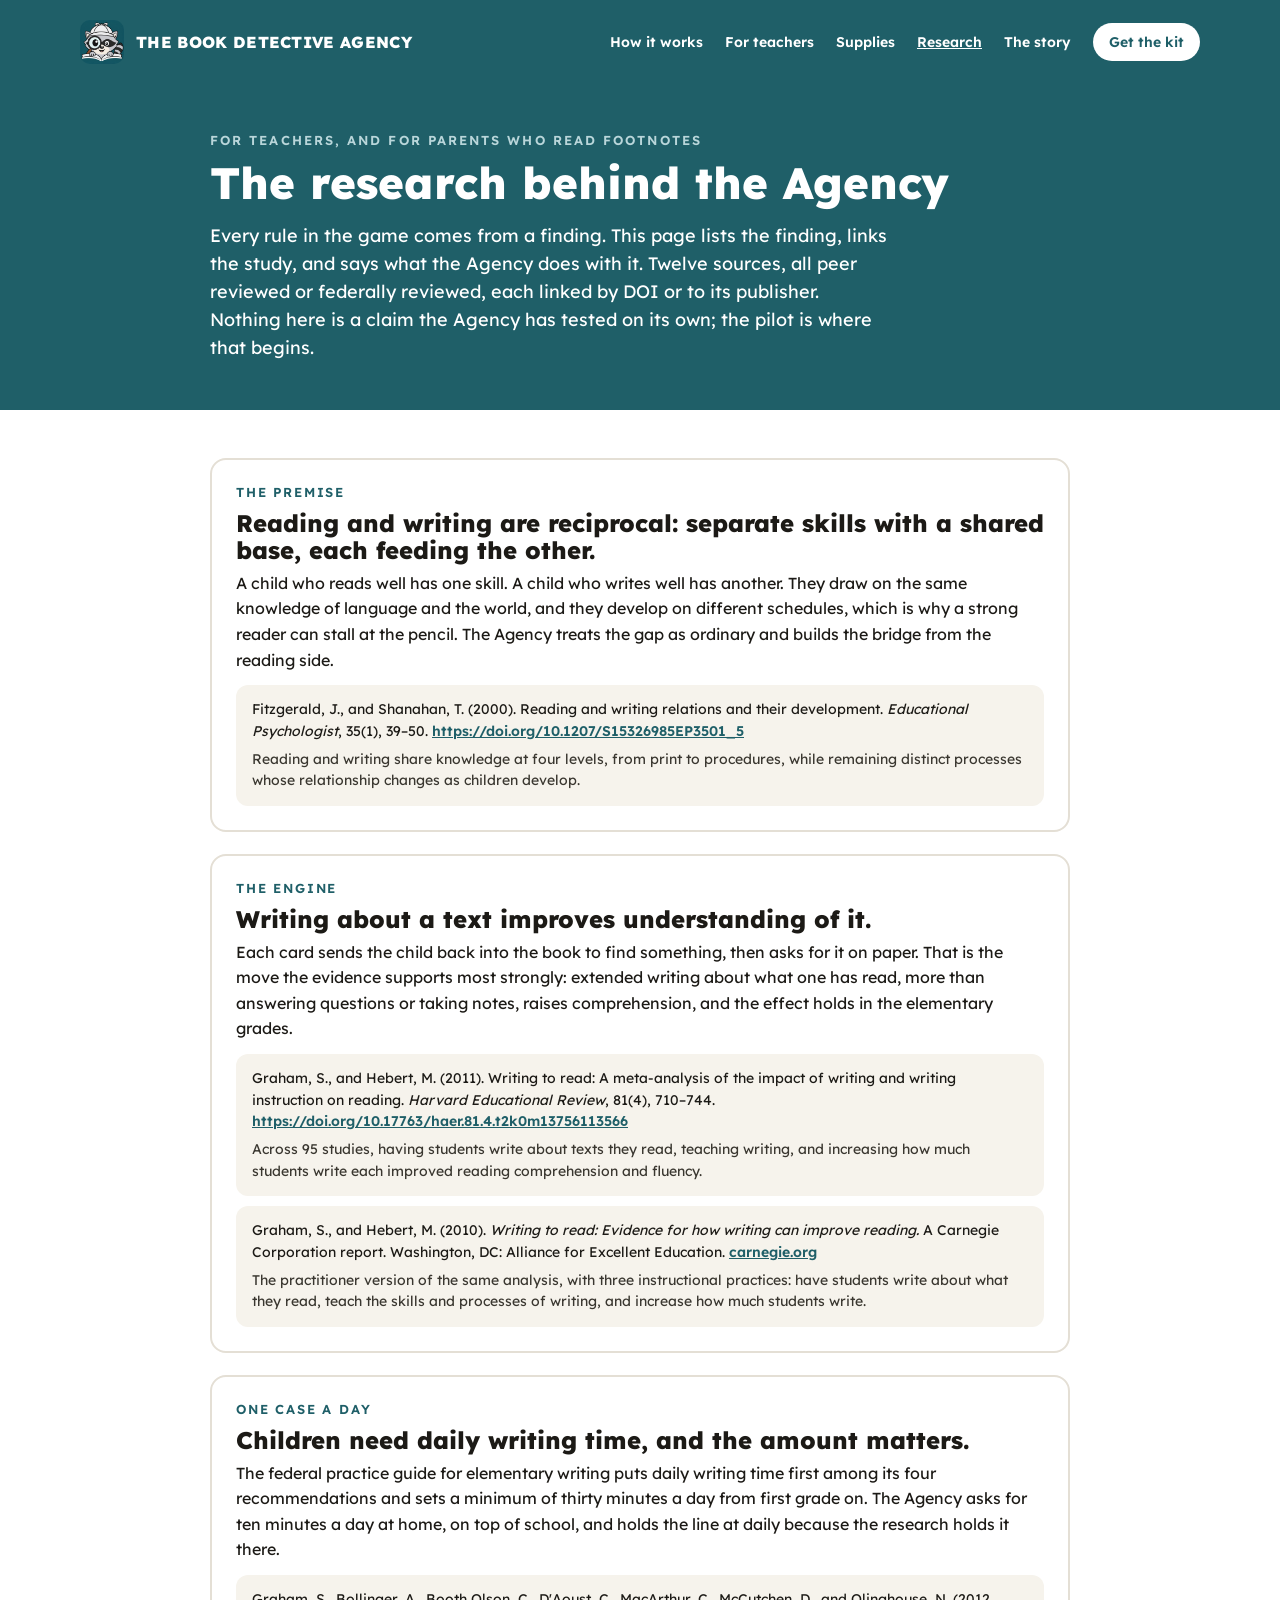
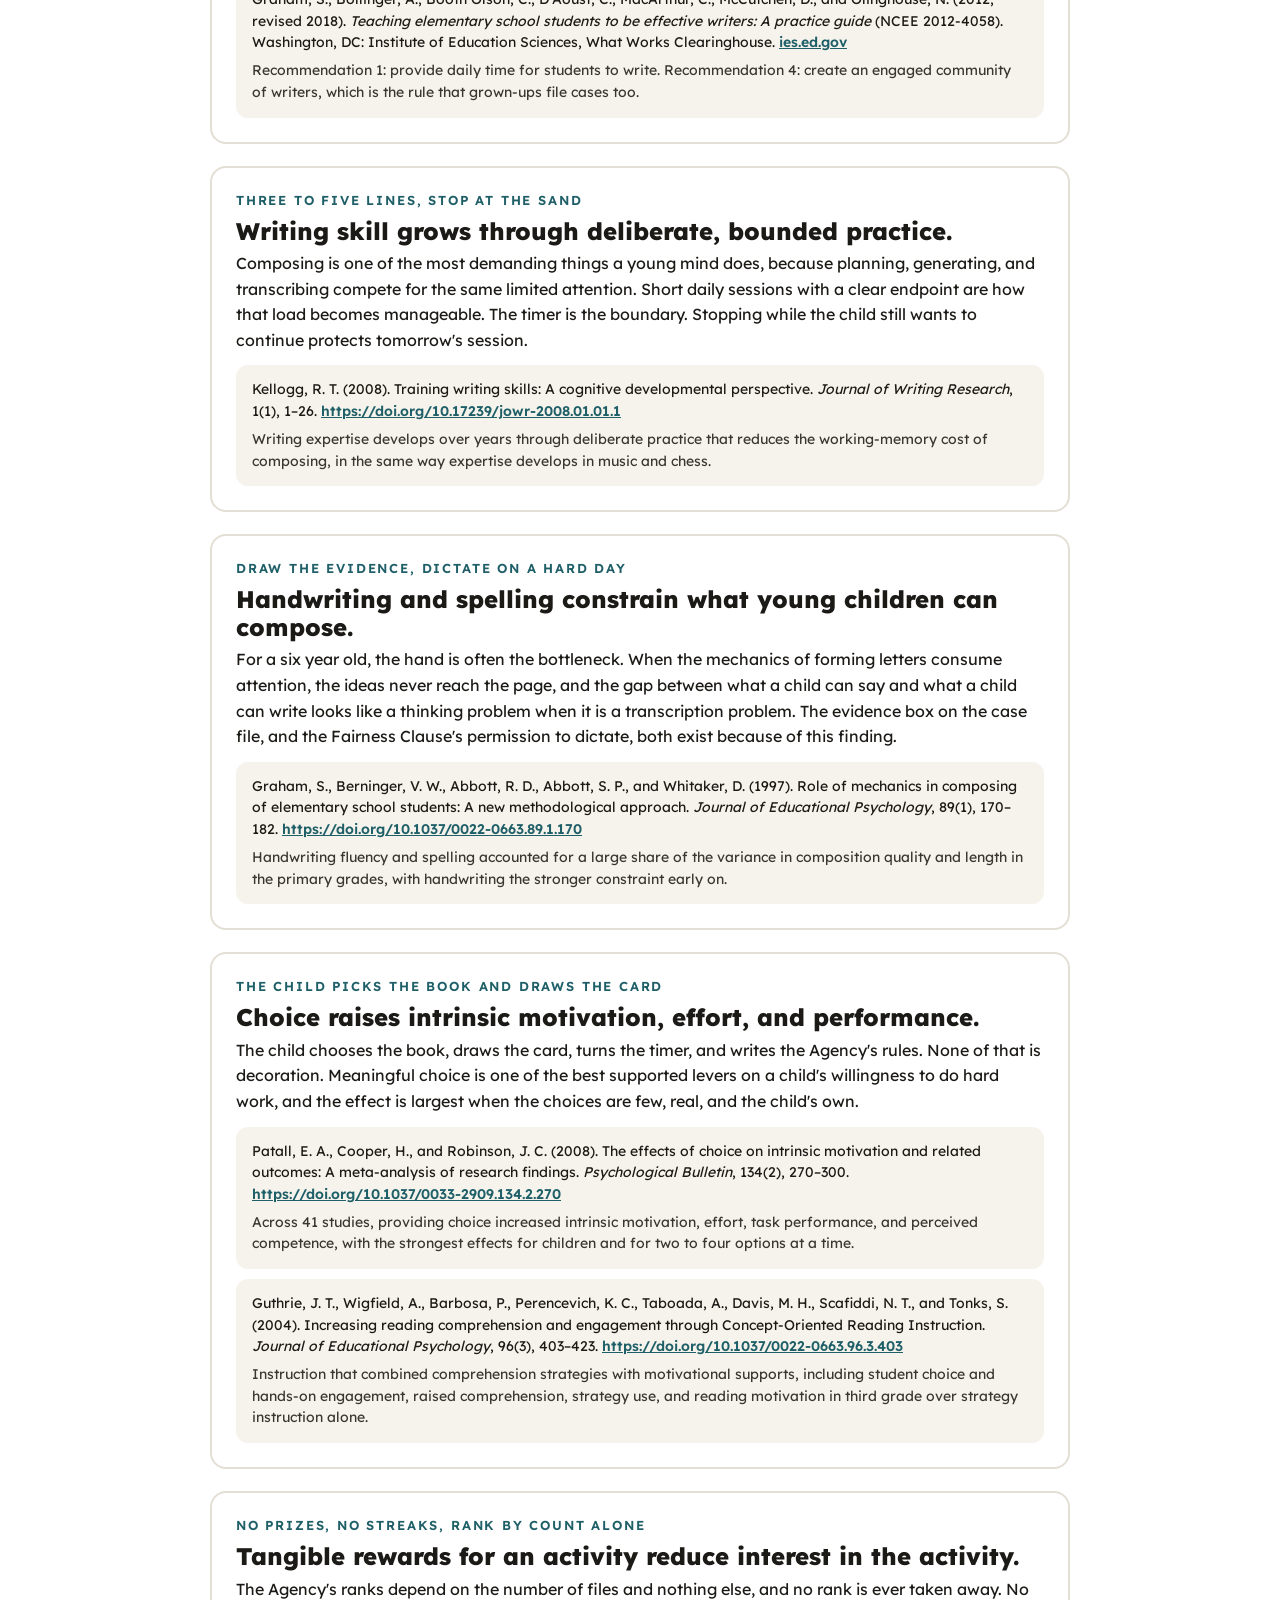
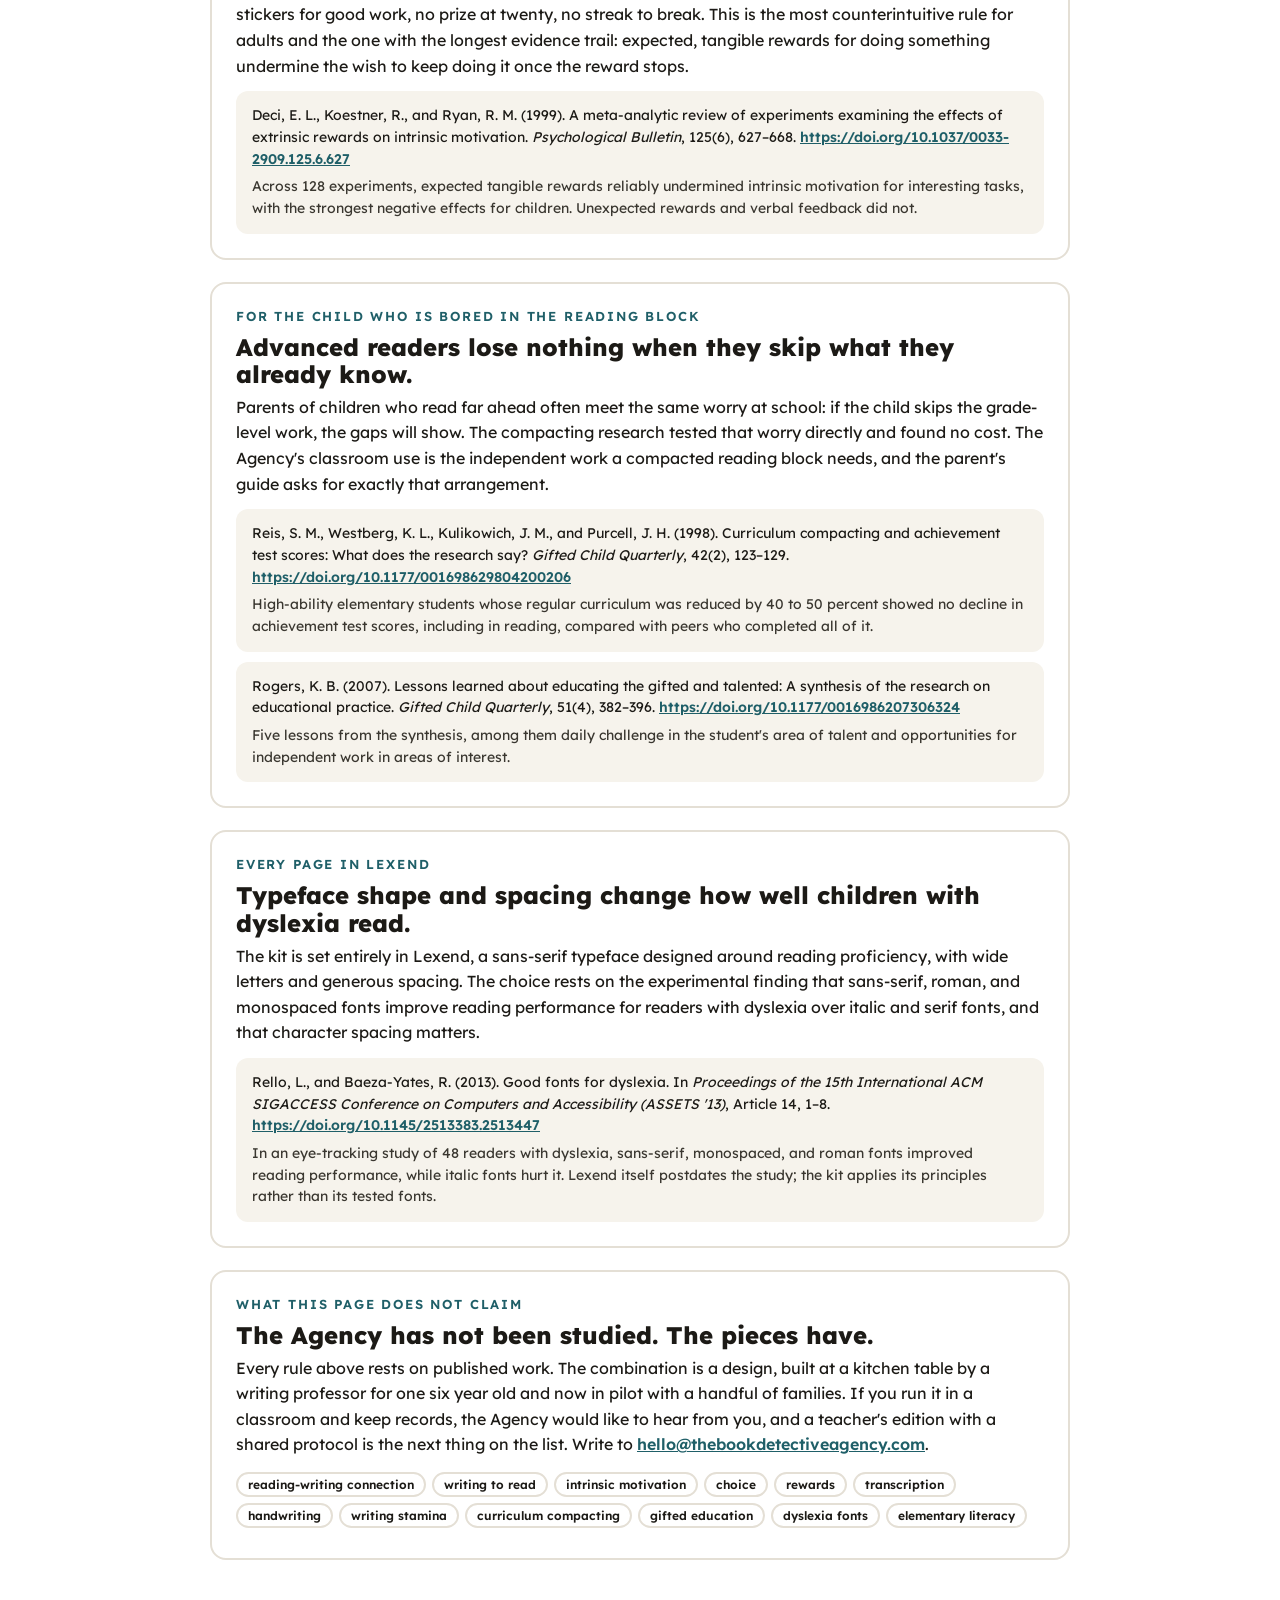
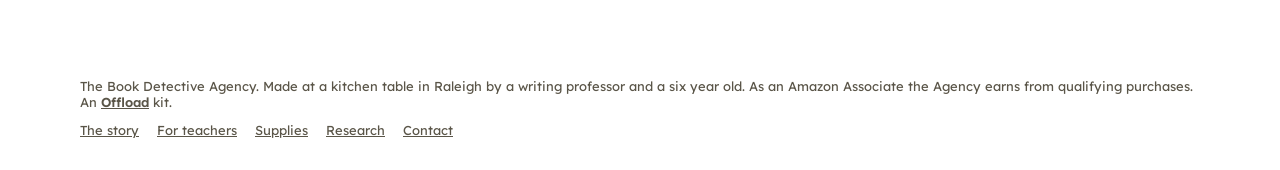
==== commit 0888820c: "Add files via upload" ====
--- a/research.html
+++ b/research.html
@@ -58,7 +58,7 @@
 
     <div class="claim" id="reading-writing">
       <div class="rule">THE PREMISE</div>
-      <h2>Reading and writing are separate skills with a shared base.</h2>
+      <h2>Reading and writing are reciprocal: separate skills with a shared base, each feeding the other.</h2>
       <p>A child who reads well has one skill. A child who writes well has another. They draw on the same knowledge of language and the world, and they develop on different schedules, which is why a strong reader can stall at the pencil. The Agency treats the gap as ordinary and builds the bridge from the reading side.</p>
       <div class="cite">Fitzgerald, J., and Shanahan, T. (2000). Reading and writing relations and their development. <em>Educational Psychologist</em>, 35(1), 39–50. <a href="https://doi.org/10.1207/S15326985EP3501_5">https://doi.org/10.1207/S15326985EP3501_5</a><span class="finding">Reading and writing share knowledge at four levels, from print to procedures, while remaining distinct processes whose relationship changes as children develop.</span></div>
     </div>
@@ -132,7 +132,7 @@
   </main>
 
   <footer style="max-width: 1120px; margin: 0 auto; padding: 32px 24px; display: flex; justify-content: space-between; flex-wrap: wrap; gap: 12px; font-size: 13px; color: #5A5548">
-    <div>The Book Detective Agency. Made at a kitchen table in Raleigh by a writing professor and a six year old. As an Amazon Associate the Agency earns from qualifying purchases.</div>
+    <div>The Book Detective Agency. Made at a kitchen table in Raleigh by a writing professor and a six year old. As an Amazon Associate the Agency earns from qualifying purchases. An <a href="https://the-offload.com" style="color: #5A5548; font-weight: 600">Offload</a> kit.</div>
     <div style="display: flex; gap: 18px; flex-wrap: wrap"><a href="story.html" style="color: #5A5548">The story</a><a href="teachers.html" style="color: #5A5548">For teachers</a><a href="supplies.html" style="color: #5A5548">Supplies</a><a href="research.html" style="color: #5A5548">Research</a><a href="mailto:hello@thebookdetectiveagency.com" style="color: #5A5548">Contact</a></div>
   </footer>
 
